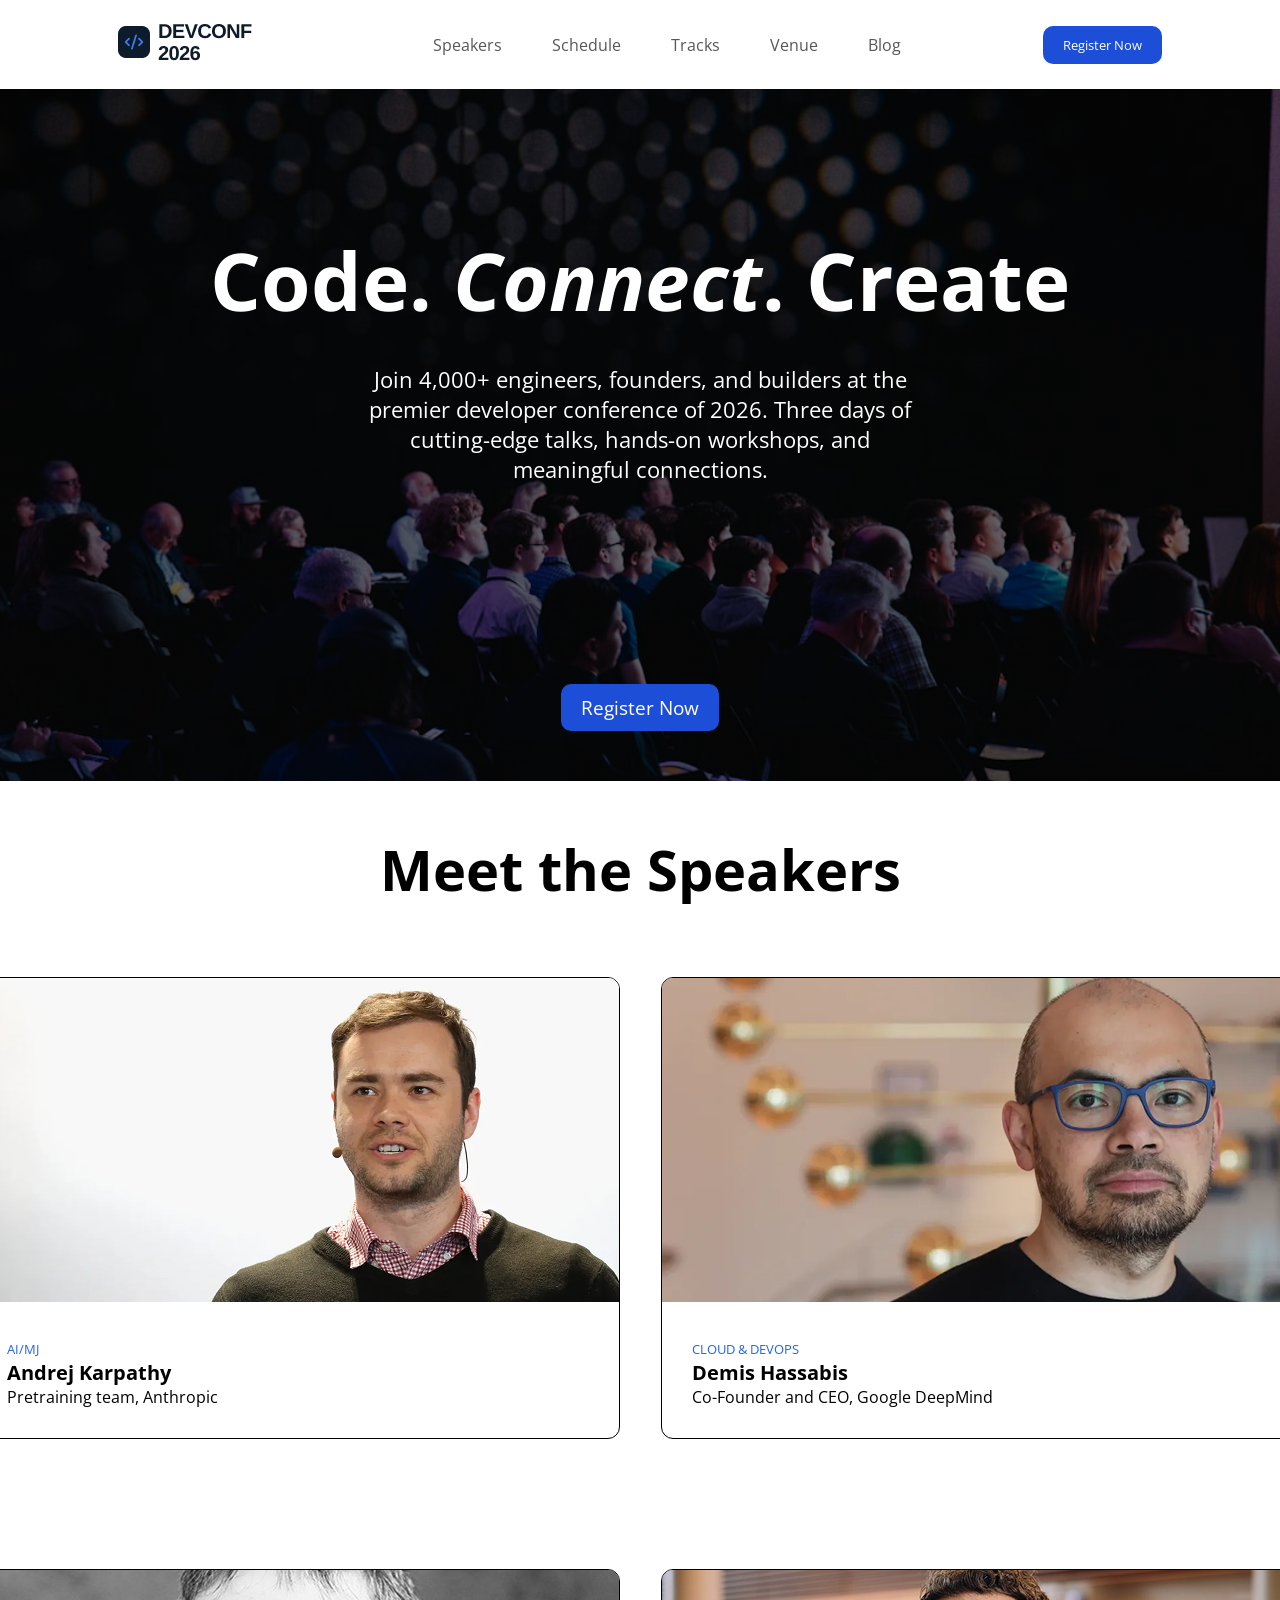
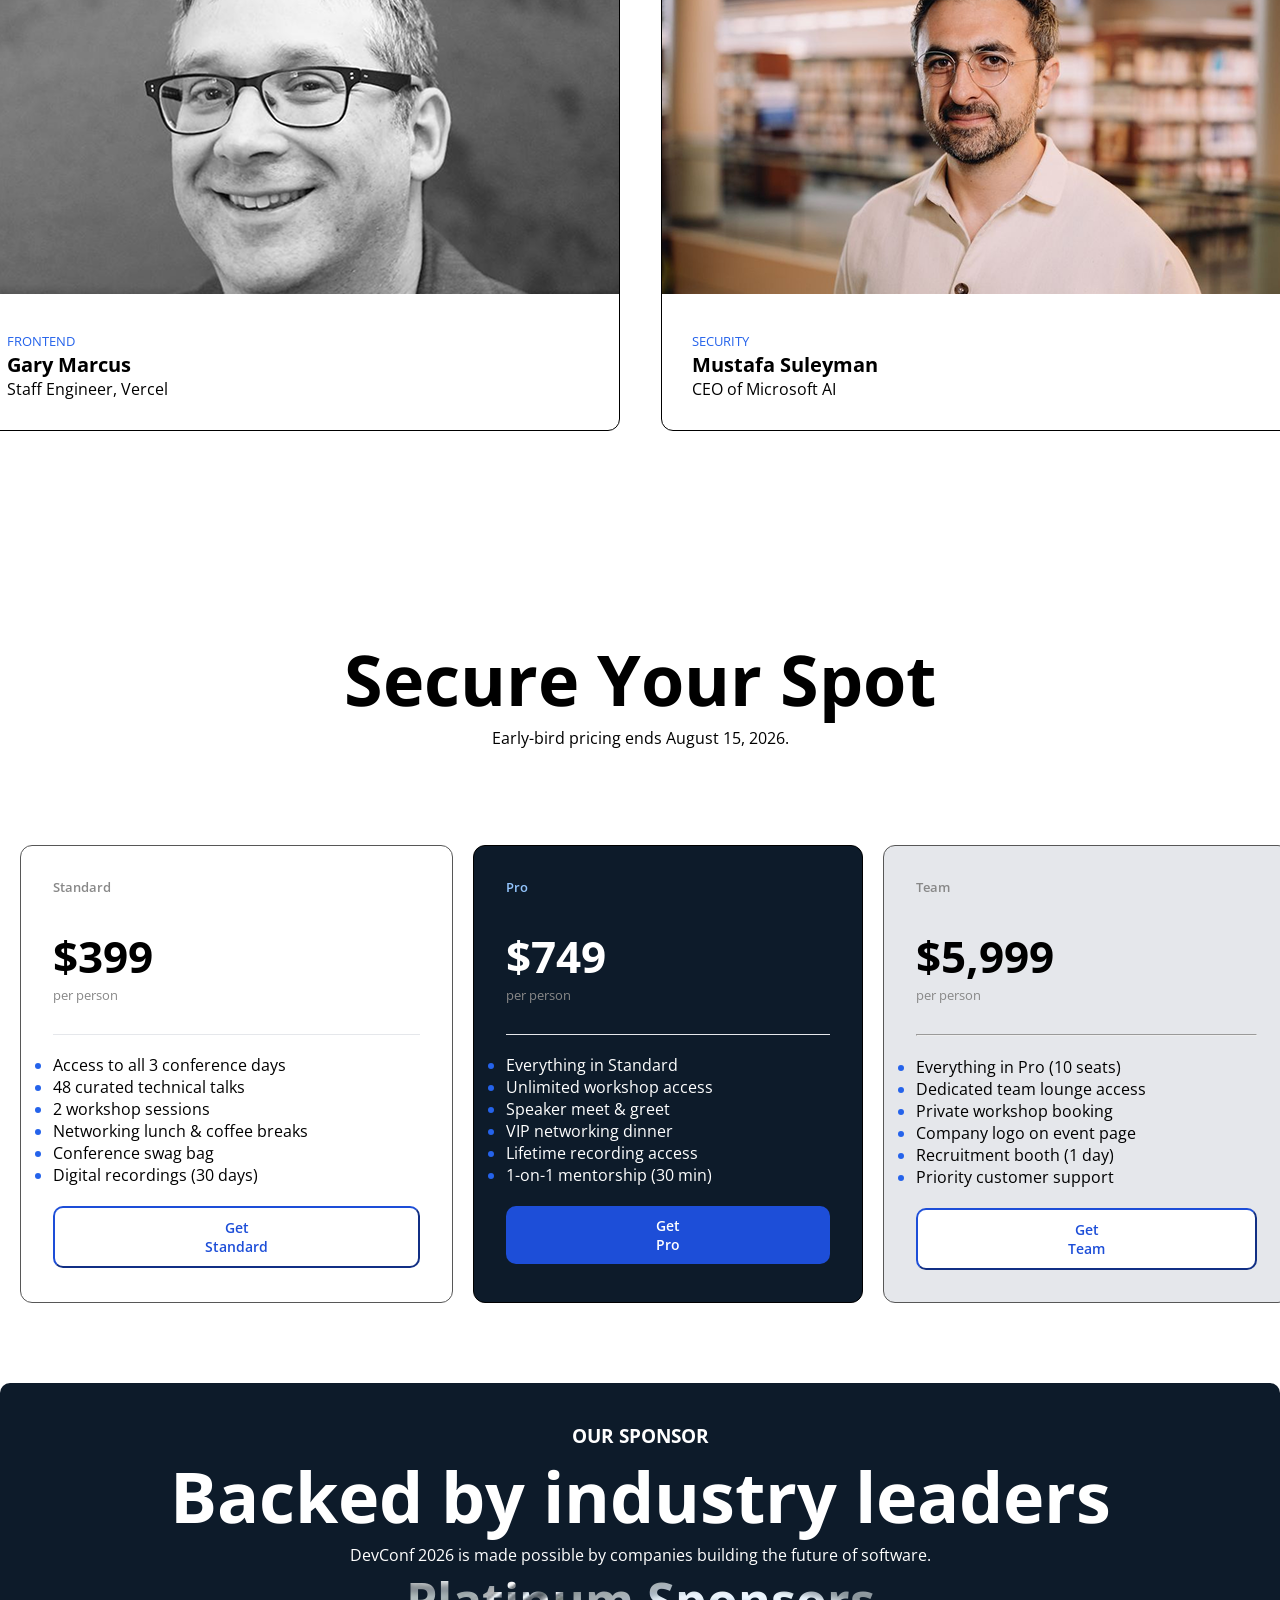
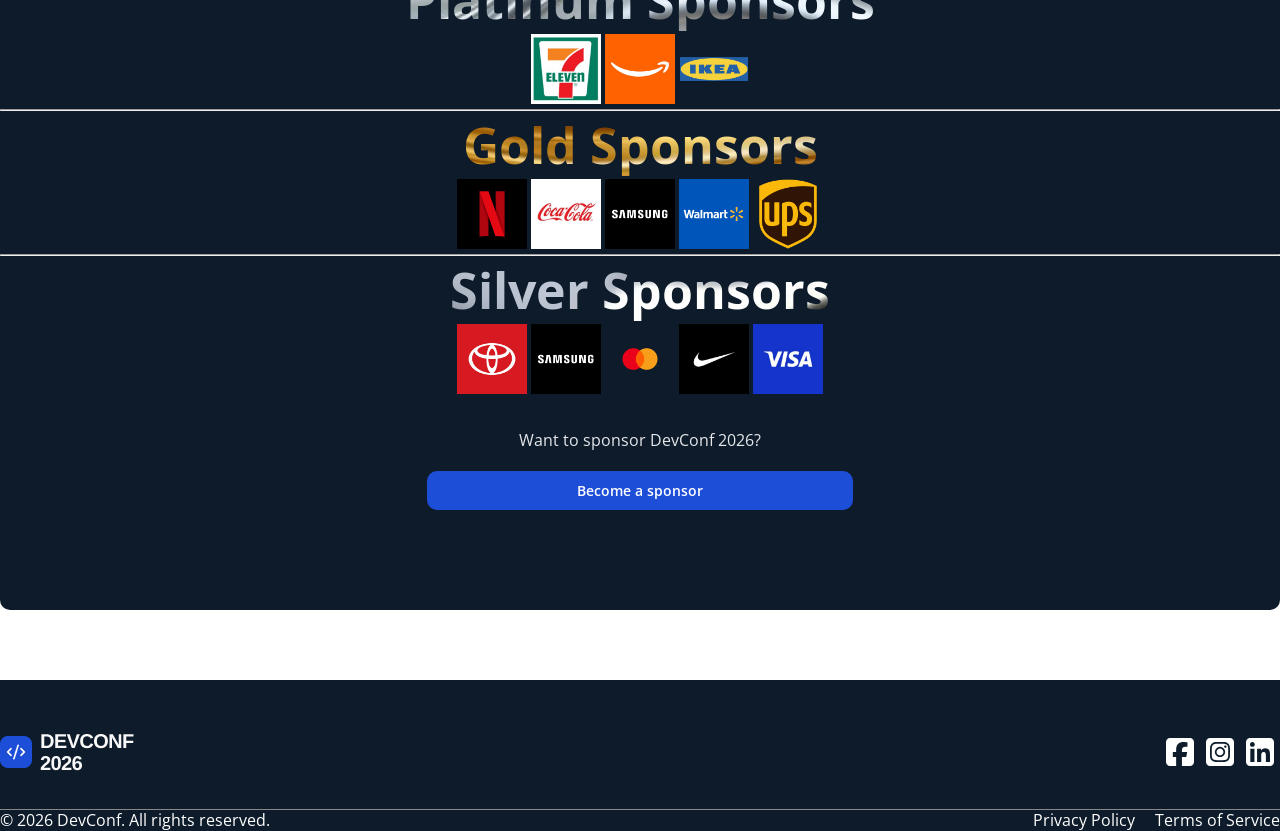
==== index.html @ cd9fe3e4 "polished" ====
<!DOCTYPE html>
<html lang="en">
<head>
    <meta charset="UTF-8">
    <meta name="viewport" content="width=device-width, initial-scale=1.0">
    <title>Assignments</title>
    <link rel="stylesheet" href="./style/style.css">
    <link rel="preconnect" href="https://fonts.googleapis.com">
    <link rel="preconnect" href="https://fonts.gstatic.com" crossorigin>
    <link href="https://fonts.googleapis.com/css2?family=Arimo:ital,wght@0,400..700;1,400..700&family=Inter:ital,opsz,wght@0,14..32,100..900;1,14..32,100..900&family=Open+Sans:ital,wght@0,300..800;1,300..800&display=swap" rel="stylesheet">
</head>
<body>
    <header>
        <!-- nav bar started -->
        <nav class="navbar container">
            <div><img src="./assets/logo.png" alt="logo-company"></div>
            <div>
                 <ul class="nav-list">
                    <li><a href="">Speakers</a></li>
                    <li><a href="">Schedule</a></li>
                    <li><a href="">Tracks</a></li>
                    <li><a href="">Venue</a></li>
                    <li><a href="">Blog</a></li>
                 </ul>
           </div>
            <div class="nav-button"> <button>Register Now</button></div>
        </nav>
        <!-- nav ends here -->
    </header>
    <main>
        <!-- hero section -->
        <section class="hero-section container">
            <div>
            <h1>Code.<em> Connect</em>. Create</h1>
            <p>Join 4,000+ engineers, founders, and builders at the premier developer conference of 2026. 
               Three days of cutting-edge talks, hands-on workshops, and meaningful connections.</p>
            <button>Register Now</button>
            </div>
            <!-- hero section -->
           
        </section>
        <section class="gallery container">
            <!-- gallery starts -->
             <div>
            <h2>
                Meet the Speakers
            </h2>
            </div>
            <div class="devs">
                <div class="img1">
                    <img src="./assets/andrej.png" alt="the picture of pretaining team"> 
                    <div class="text-info">
                    <p class="title"><small>AI/MJ</small></p>
                    <p class="name">Andrej Karpathy</p> 
                    <p>Pretraining team, Anthropic</p> 
                    </div>       
                </div>
                <div class="img2">
                    <img src="./assets/demis.png" alt="the photo of co founder">
                    <div class="text-info">
                    <p class="title"><small>CLOUD & DEVOPS</small></p>
                    <p class="name">Demis Hassabis</p>
                    <p>Co-Founder and CEO, Google DeepMind</p>
                    </div>
                </div>
                <div class="img3">
                    <img src="./assets/gary.png" alt="the photo of frontend dev">
                    <div class="text-info">
                    <p class="title"><small>FRONTEND</small></p>
                    <p class="name">Gary Marcus</p>
                    <p>Staff Engineer, Vercel</p>
                    </div>
                </div>
                <div class="img4">
                    <img src="./assets/mustafa.png" alt="the photo of our security lead">
                    <div class="text-info">
                    <p class="title"><small>SECURITY</small></p>
                    <p class="name">Mustafa Suleyman</p>
                    <p>CEO of Microsoft AI</p>
                    </div>
                </div>
            </div>
        </section>
        <!-- gallery ends -->
         <!-- pricing cards starts -->
        <section class="cards container">
            <div class="price-title">
            <h2>Secure Your Spot</h2>
            <p>Early-bird pricing ends August 15, 2026.</p>
            </div>
            <div class="price-card">
                <div class="card1" >
                    <p class="key">Standard</p>
                    <h2>$399</h2>
                    <p>per person</p>
                    <hr>
                    <ul>
                        <li>Access to all 3 conference days</li>
                        <li>48 curated technical talks</li>
                        <li>2 workshop sessions</li>
                        <li>Networking lunch & coffee breaks</li>
                        <li>Conference swag bag</li>
                        <li>Digital recordings (30 days)</li>
                    </ul>
                    <div class="price-card-button">
                    <button class="card1-button">Get Standard</button>
                    </div>
                </div>
                <div class="card2">
                    <p class="key">Pro</p>
                    <h2>$749</h2>
                    <p>per person</p>
                    <hr>
                    <ul>
                        <li>Everything in Standard</li>
                        <li>Unlimited workshop access</li>
                        <li>Speaker meet & greet</li>
                        <li>VIP networking dinner</li>
                        <li>Lifetime recording access</li>
                        <li>1-on-1 mentorship (30 min)</li>
                    </ul>
                    <div class="price-card-button">
                    <button class="card2-button">Get Pro</button>
                    </div>
                </div>
                <div class="card3">
                    <p class="key">Team</p>
                    <h2>$5,999</h2>
                    <p>per person</p>
                    <hr>
                    <ul>
                        <li>Everything in Pro (10 seats)</li>
                        <li>Dedicated team lounge access</li>
                        <li>Private workshop booking</li>
                        <li>Company logo on event page</li>
                        <li>Recruitment booth (1 day)</li>
                        <li>Priority customer support</li>
                    </ul>
                    <div class="price-card-button">
                    <button class="card3-button">Get Team</button>
                    </div>
                </div>
            </div>

        </section>
        <!-- pricing cards ends -->
         <!-- sponsor section starts -->
          <section class="container sponsor">
            <div class="text">
            <h3>OUR SPONSOR</h3>
            <h2>Backed by industry leaders</h2>
            <p>DevConf 2026 is made possible by companies building the future of software.</p>
            </div>
            <div class="plat-img">
                <h3 class="plat">Platinum Sponsors</h3>
                <div>
                    <img src="./assets/7-eleven-com-logo.png" height="70px" width="70px">
                <img src="./assets/amazon-com-logo.png" height="70px" width="70px">
                <img src="./assets/ikea-com-logo.png" height="70px" width="70px">
                </div>

            </div>
            <hr>
            <div class="gold-img">
                <h3 class="gold">Gold Sponsors</h3>
              <div>
                <img src="./assets/netflix-com-logo.png" height="70px" width="70px">
                <img src="./assets/coca-cola-com-logo.png" height="70px" width="70px">
                <img src="./assets/samsung-com-logo.png" height="70px" width="70px">
                <img src="./assets/walmart-com-logo.png" height="70px" width="70px">
                <img src="./assets/ups-com-logo.png" height="70px" width="70px">
              </div>
            </div>
            <hr>
            <div class="silver-img">
                <h3 class="silver">Silver Sponsors</h3>
                <div>
                    <img src="./assets/toyota-com-logo.png" height="70px" width="70px">
                    <img src="./assets/samsung-com-logo.png" height="70px" width="70px">
                    <img src="./assets/mastercard-com-logo.png" height="70px" width="70px">
                    <img src="./assets/nike-com-logo.png" height="70px" width="70px">
                    <img src="./assets/visa-com-logo.png" height="70px" width="70px">
                </div>

            </div>
            <div class="later-part-spon">
                <p>Want to sponsor DevConf 2026?</p>
                <div class="spon-but">
                <button class="sponsor-button">Become a sponsor</button>
                </div>
            </div>
          </section>
        <!-- footer section starts here -->
         <footer class="foot" >
              <section class="footer container">
                <div class="footer-logo"><img src="./assets/footer-logo.png" alt="the picture of Company"></div>
                <div class="socials">
                     <span class="facebook"><img src="./assets/square-facebook-brands-solid-full.svg" alt="" height="40" width="40"></span>
                    <span class="insta"><img src="./assets/square-instagram-brands-solid-full.svg" alt="" height="40" width="40"></span> 
                    <span class="linked"><img src="./assets/square-linkedin-brands-solid-full.svg" alt="" height="40" width="40"></span>

                </div>
               </section>
               <hr class="bar">
               <section class="copyright container">
                <div class="rights">
                    <p>© 2026 DevConf. All rights reserved.</p>
                </div>
                <div class="policy">
                    <p>Privacy Policy</p>
                    <p>Terms of Service</p>
                </div>
               </section>
                

         </footer>
        <!-- footer section ends here -->
    </main>
    
</body>
</html>
---- style/style.css ----
*{ font-family: "Open Sans", sans-serif; margin: 0; box-sizing: border-box;}
/* nav bar starts */
nav{
    
    display: flex;
    background-color: #FFFFFF;
    justify-content:space-around;
    padding: 20px 60px;
    align-items: center;
    text-wrap: wrap;
}
.container{
    max-width: 1280px;
    margin: auto;
}


.nav-list{
    display: flex;
    list-style: none;
    /* justify-content: space-around; */

    
}
.nav-list a{
    text-decoration: none;
    color: #575757;
}
.nav-list li{ 
    padding-left: 25px;
    padding-right: 25px;

}
nav .nav-button button{
    background-color:#1d4ed8;
    color: #FFFFFF;
    border-radius: 10px;
    padding: 10px 20px;
    border: none;
}
main{ 
    margin:0;
}
.hero-section{
    /* background-image: url('banner.jpg'); */
     background:
    linear-gradient(rgba(0,0,0,0.6), rgba(0,0,0,0.6)),
    url('./banner.jpg') ;
    /* padding: ; */
    color: #FFFFFF;
    text-align: center;
    background-size: cover;
    
    
}
.hero-section h1{
    padding-top: 136px;
    font-size: 80px;

}
.hero-section p{
    font-size: 22px;
    /* text-align: ; */
    margin-left: 350px;
    margin-right: 350px;
    padding-top: 30px;
    font-weight: 400;
}
.hero-section button{
    background-color:#1d4ed8;
    color: #FFFFFF;
    border-radius: 10px;
    padding: 10px 20px;
    border: none;
    font-size: larger;
    margin-top: 200px;
    margin-bottom: 50px;

}
/* gallery ends */
.gallery h2{
    text-align: center;
    padding: 50px;
    font-size: 56px;
}

.gallery .devs{
    display: grid;
    grid-template-columns: repeat(2, 0.5fr);
    
    gap: 130px;
    margin:20px;
    place-items: center;
    

}

.img1{
    border: 1px solid black;
    border-radius: 12px;
    overflow: hidden;
}

.img2{
    border: 1px solid black;
    border-radius: 12px;
    overflow: hidden;
}
.img3{
    border: 1px solid black;
    border-radius: 12px;
    overflow: hidden;
}
.img4{
    border: 1px solid black;
    border-radius: 12px;
    overflow: hidden;
}
.text-info{
    margin: 30px;
}



/* .img1 img{
    height: 100%;
    width: 600px;
    object-fit: cover;

}
.img2 img{
    height: 100%;
    width: 600px;
    object-fit: cover;

} */
/* .gallery .devs .img1 .img2 .img3 .img4 {} */

.img1 .name{
    font-size: 20px;
    text-align: left;
    font-weight: 700;
}
.img2 .name{
     font-size: 20px;
    text-align: left;
    font-weight: 700;

}
.img3 .name{
     font-size: 20px;
    text-align: left;
    font-weight: 700;

}
.img4 .name{
     font-size: 20px;
    text-align: left;
    font-weight: 700;

}

.img1 .title{
    color: #2563eb;
    font-weight: 400;
}
.img2 .title{
    color: #2563eb;
    font-weight: 400;
}
.img3 .title{
    color: #2563eb;
    font-weight: 400;
}
.img4 .title{
    color: #2563eb;
    font-weight: 400;
}
/* gallery ends */
/* pricing card starts here */
.cards{
    margin-top: 200px;
}
.price-card{
    display: flex;
    justify-content: space-around;
    /* padding: 48px 60px 80px 60px; */
    margin: 96px 60px 80px 20px;
    gap: 20px;
}
.price-card-title{
    text-align: center;
    margin-bottom: 12px;
}
.price-title p{
    text-align: center;
    font-size: 16px;
    margin-bottom: 30px;
}
.price-title h2{
    font-size: 70px;
    font-weight: 700;
    text-align: center;
}
.price-card .card1{
    border: 1px solid #575757;
    border-radius: 12px;
    text-align: start;
    padding: 32px;
}
.price-card .card2{
    border: 1px solid black;
    background-color: #0D1B2A;
    color: #FFFFFF;
    border-radius: 12px;
    text-align: start;
    padding:32px;
}
.price-card .card3{
    border: 1px solid #575757;
    background-color: #E5E7EB;
    border-radius: 12px;
    text-align: start;
    padding:32px;
}

.card1-button{
     background-color:white;
    color:#1d4ed8;
    border-radius: 10px;
    padding: 10px 150px;
    border-color: #1d4ed8;
    text-align:center;
    font-size: 14px;
    font-weight: 600;

}
.card2-button{
    background-color:#1d4ed8;
    color: #FFFFFF;
    border-radius: 10px;
    padding: 10px 150px;
    border: none;
    font-size: 14px;
    font-weight: 600;
}

.card3-button{
    background-color:white;
    color:#1d4ed8;
    border-radius: 10px;
    padding: 10px 150px;
    border-color: #1d4ed8;
    font-size: 14px;
    font-weight: 600;
}
.price-card-button{
    text-align: center;
}
.card2 hr{
     width: auto;
  margin: auto;
  border: none;
  height: 0.08px;
  background: #e5e7eb;
}
.card1 hr{
     width: auto;
  margin: auto;
  border: none;
  height: 0.08px;
  background: #e5e7eb;
}
.card3 hr{
     width: auto;
  margin: auto;
  height: 0.08px;
  background: #e5e7eb;
}
.card1 p{
    font-size: 13px;
    color: #888888;
    padding-bottom: 30px;
}
.card1 .key{
    font-weight: 600;
}
.card1 h2{
    font-size: 44px;
    font-weight: 700;
}
li::marker{
    color: #2563eb;
}
.card1 ul{
    /* display: flex;
    flex-direction: column;
    justify-content:start;
    align-items: left; */
    padding: 0;
    margin: 0;
    padding-bottom: 20px;
    padding-top: 20px;
}
.card2 ul{
    /* display: flex;
    flex-direction: column;
    justify-content:start;
    align-items: left; */
    padding: 0;
    margin: 0;
    padding-bottom: 20px;
    padding-top: 20px;
}
.card3 ul{
    /* display: flex;
    flex-direction: column;
    justify-content:start;
    align-items: left; */
    padding: 0;
    margin: 0;
    padding-bottom: 20px;
    padding-top: 20px;
}
.card2 h2{
    font-size: 44px;
    font-weight: 700;
}    
.card2 .key{
    font-weight: 600;
    color: #93C5FD;
}
.card3 h2{
    font-size: 44px;
    font-weight: 700;
}
.card3 .key{
    font-weight: 600;
}
.card2 p{
    font-size: 13px;
    color: #888888;
    padding-bottom: 30px;
}
.card3 p{
    font-size: 13px;
    color: #888888;
    padding-bottom: 30px;
}
/* pricing card ends here */
/* missing section challenge starts */
.sponsor{ 
    display: flex;
    flex-direction: column ;
    text-align: center;
    background-color: #0d1b2a;
    border-radius: 10px;
    margin-bottom: 70px;
    margin-top: 70px;
    padding-bottom: 40px;
    padding-top: 40px;
}
/* .sponsor h3{
    color: #1d4ed8;
    font-size: 40px; */

.plat-img .plat{
    font-size: 50px;
  font-weight: bold;

  background-image: url('./plat.jpg');
  background-size: cover;
  background-position: center;

  -webkit-background-clip: text;
  -webkit-text-fill-color: transparent;
}
.gold-img .gold{
   font-size: 50px;
  font-weight: bold;

  background-image: url('./gold.jpg');
  background-size: cover;
  background-position: center;

  -webkit-background-clip: text;
  -webkit-text-fill-color: transparent;
}
.silver-img .silver{
    font-size: 50px;
    
  font-weight: bold;

  background-image: url('./sil.jpg');
  background-size: cover;
  background-position: center;

  -webkit-background-clip: text;
  -webkit-text-fill-color: transparent;
}
.sponsor h2{
    font-size: 70px;
}
.sponsor .text{
    color: #FFFFFF;
}

.spon-but{
    text-align: center;
    padding-top: 20px;
    padding-bottom: 60px;
}
.later-part-spon p{
    padding-top: 30px;
    color: #e5e7eb;
}
.later-part-spon .spon-but .sponsor-button{
    background-color:#1d4ed8;
    color: #FFFFFF;
    border-radius: 10px;
    padding: 10px 150px;
    border: none;
    font-size: 14px;
    font-weight: 600;

}
/* missing section ends */
/* footer starts */

.foot{
    
    
    background-color: #0d1b2a;
}
.footer{
    

    display: flex; 
    justify-content:space-between;
    align-items: center;
}
.footer .footer-logo{
    padding-top: 50px;
    padding-bottom:30px ;
}
.socials{
    padding-top: 50px;
    padding-bottom: 30px;
    display: flex;
}
.socials .facebook{
    filter: brightness(0) invert(1);

}
.socials .insta{
    filter: brightness(0) invert(1);
}
.socials .linked{
    filter: brightness(0) invert(1);
}
.foot .bar{
       width: auto;
  margin: auto;
  border: none;
  height: 0.08px;
  background: #888888;
}
.copyright{
    display: flex;
    justify-content: space-between;
    
}
.copyright .rights p{
    color: #FFFFFF;
    font-size: 16;
    font-weight: 400;

}
.copyright .policy{
    display: flex;
    justify-content: space-around;
    gap: 20px;
}
.copyright .policy p{
    color:#FFFFFF ;
}
/* footer ends */
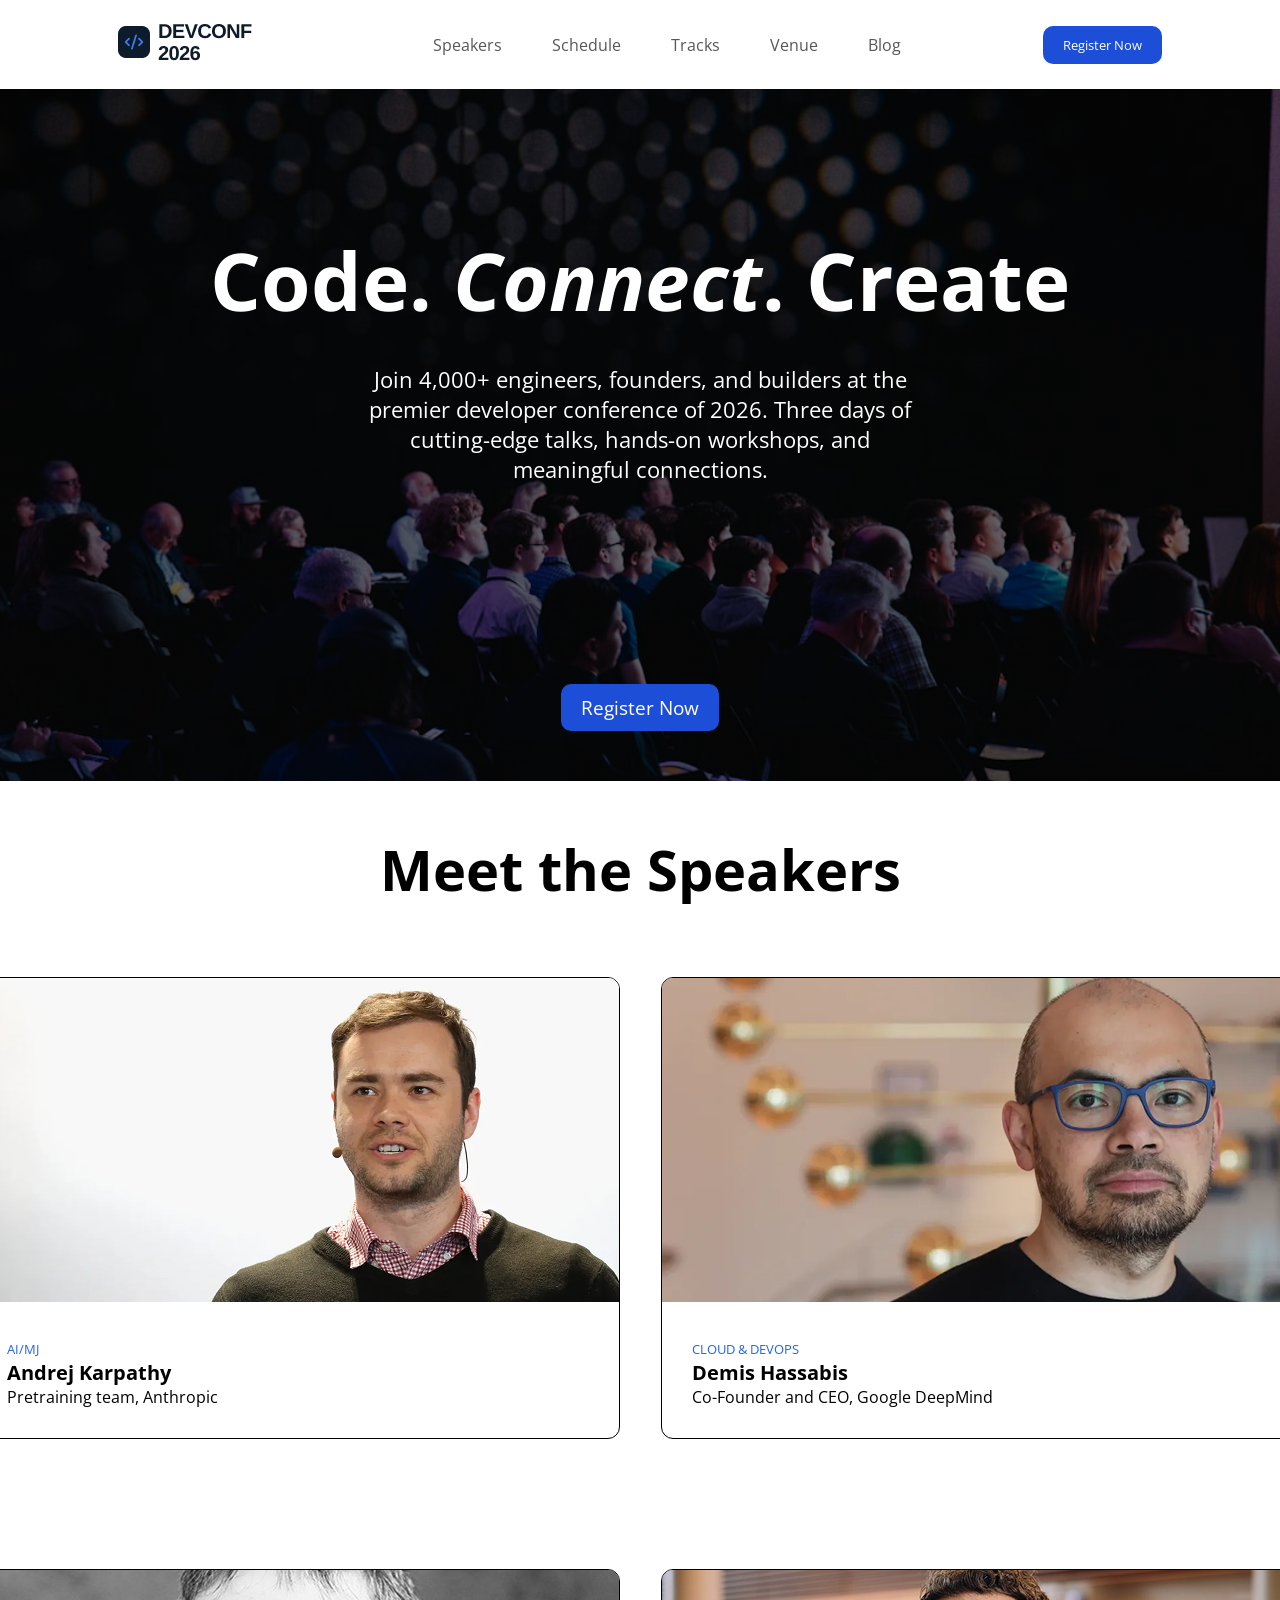
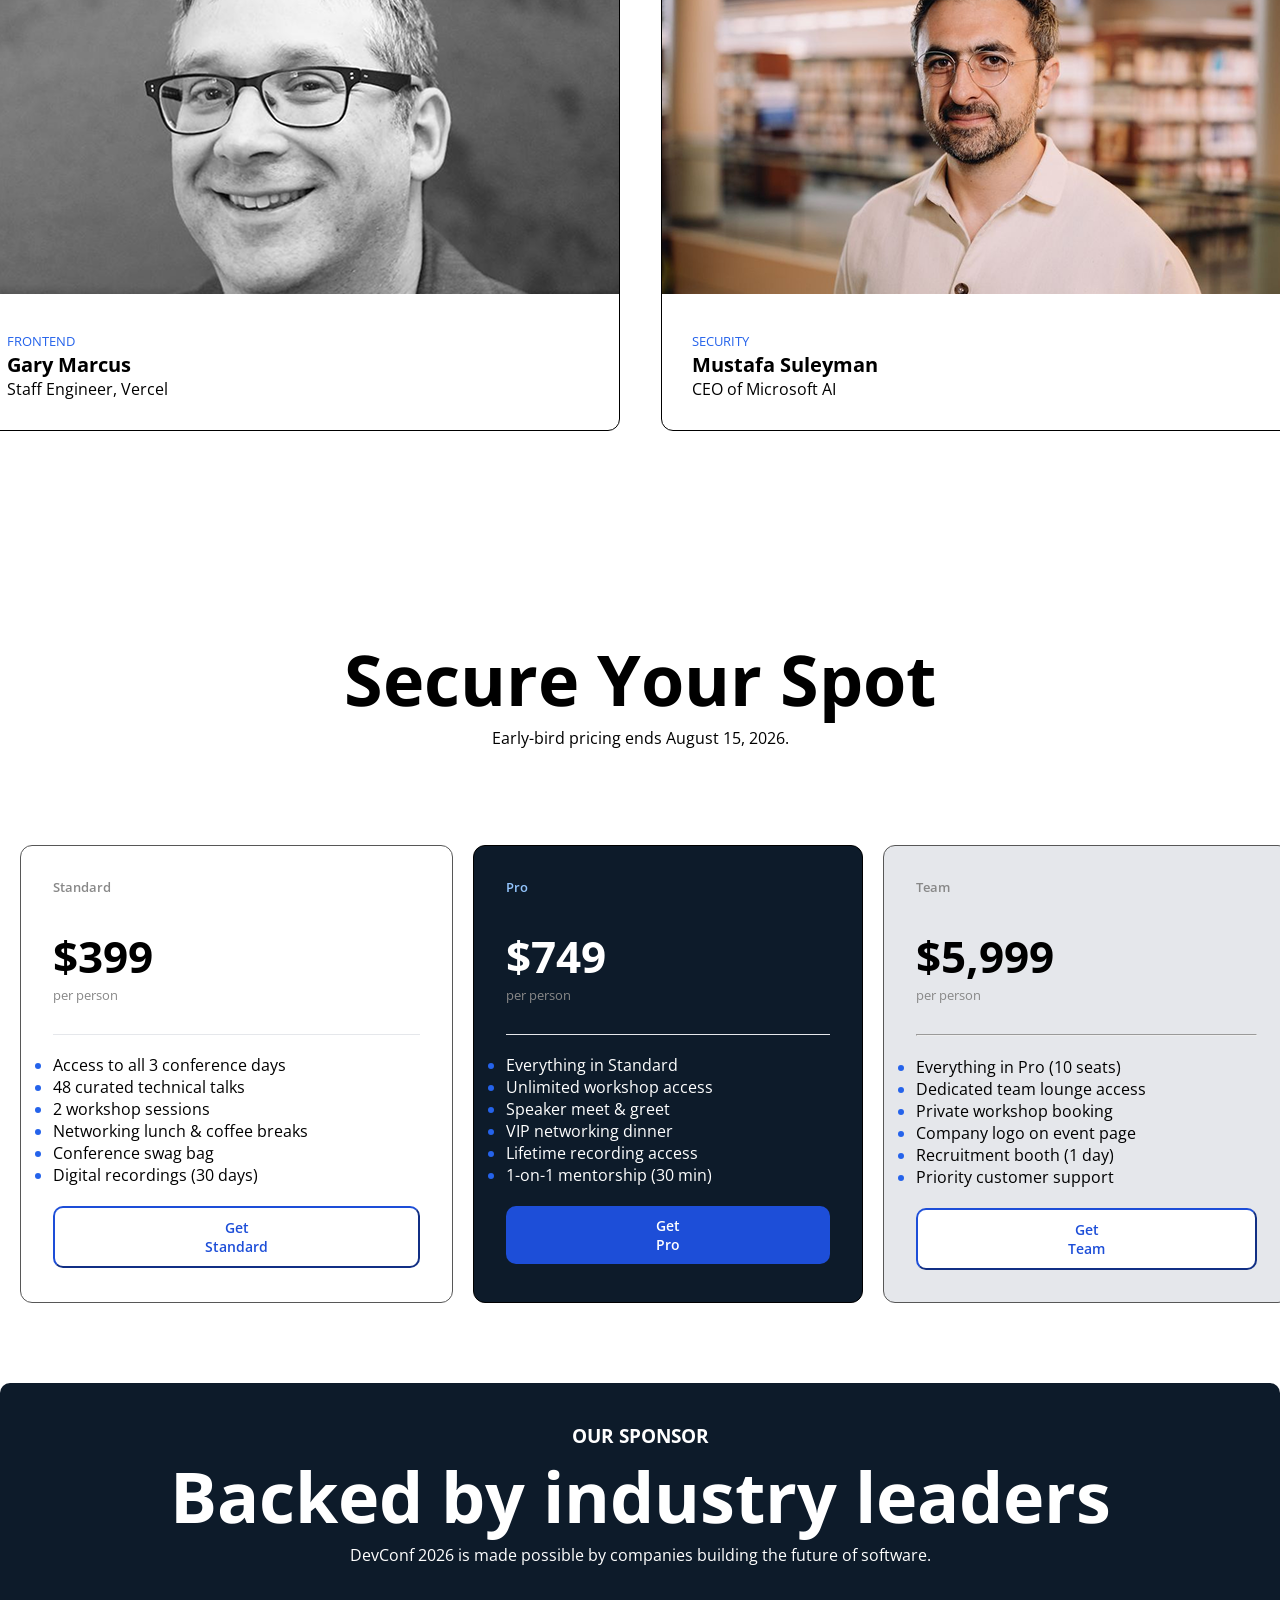
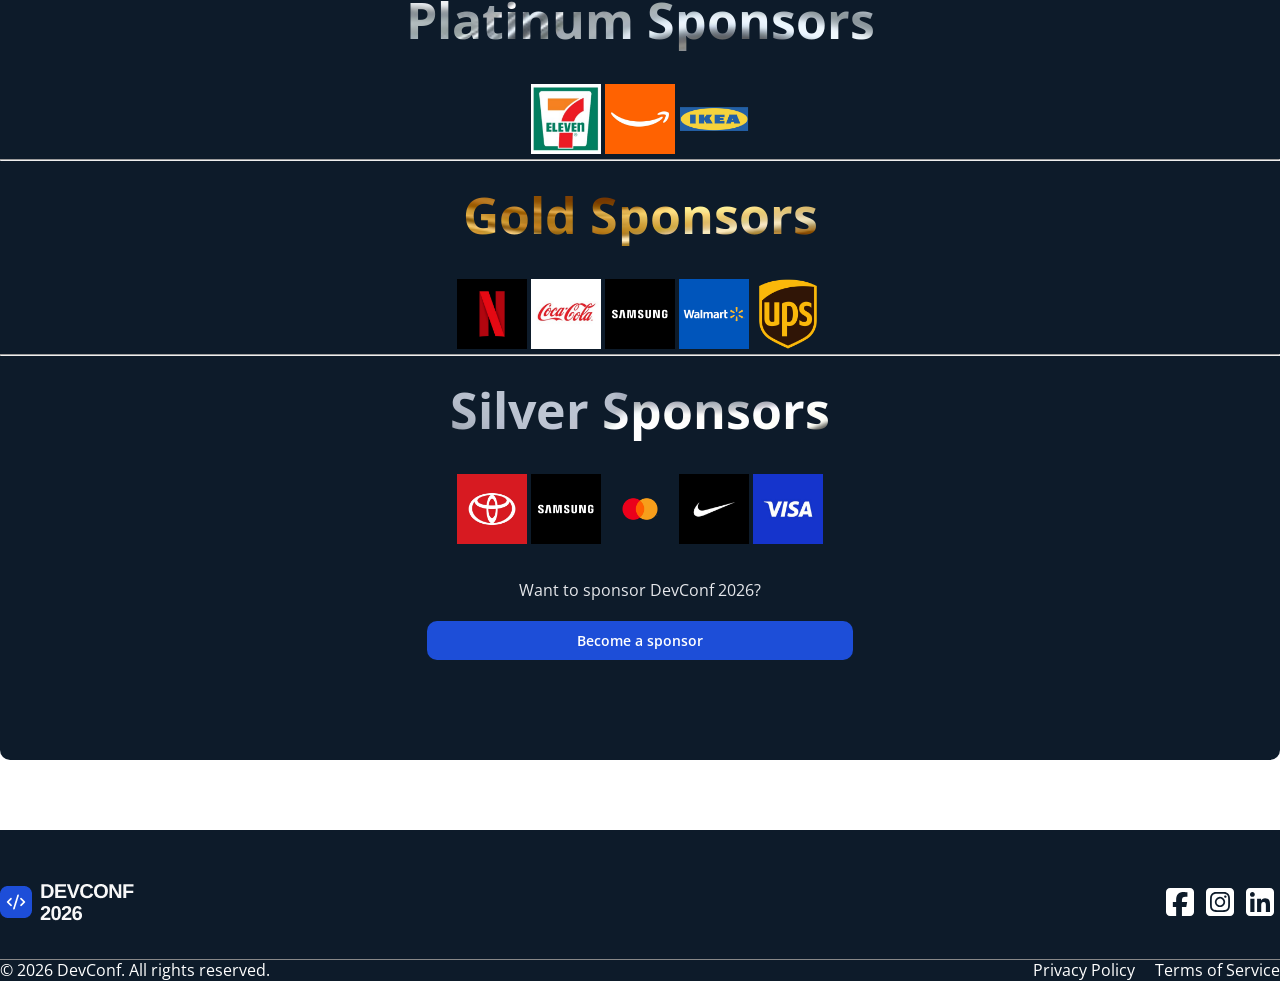
==== commit 38a8377c: "more add" ====
--- a/index.html
+++ b/index.html
@@ -153,7 +153,7 @@
             </div>
             <div class="plat-img">
                 <h3 class="plat">Platinum Sponsors</h3>
-                <div>
+                <div class="morehigher">
                     <img src="./assets/7-eleven-com-logo.png" height="70px" width="70px">
                 <img src="./assets/amazon-com-logo.png" height="70px" width="70px">
                 <img src="./assets/ikea-com-logo.png" height="70px" width="70px">
@@ -163,7 +163,7 @@
             <hr>
             <div class="gold-img">
                 <h3 class="gold">Gold Sponsors</h3>
-              <div>
+              <div class="higher">
                 <img src="./assets/netflix-com-logo.png" height="70px" width="70px">
                 <img src="./assets/coca-cola-com-logo.png" height="70px" width="70px">
                 <img src="./assets/samsung-com-logo.png" height="70px" width="70px">
@@ -174,7 +174,7 @@
             <hr>
             <div class="silver-img">
                 <h3 class="silver">Silver Sponsors</h3>
-                <div>
+                <div class="middle">
                     <img src="./assets/toyota-com-logo.png" height="70px" width="70px">
                     <img src="./assets/samsung-com-logo.png" height="70px" width="70px">
                     <img src="./assets/mastercard-com-logo.png" height="70px" width="70px">
--- a/style/style.css
+++ b/style/style.css
@@ -374,6 +374,8 @@
 
   -webkit-background-clip: text;
   -webkit-text-fill-color: transparent;
+  padding-top: 20px;
+  padding-bottom: 30px;
 }
 .gold-img .gold{
    font-size: 50px;
@@ -385,6 +387,8 @@
 
   -webkit-background-clip: text;
   -webkit-text-fill-color: transparent;
+  padding-bottom: 30px;
+  padding-top: 20px;
 }
 .silver-img .silver{
     font-size: 50px;
@@ -397,6 +401,8 @@
 
   -webkit-background-clip: text;
   -webkit-text-fill-color: transparent;
+  padding-bottom: 30px;
+  padding-top: 20px;
 }
 .sponsor h2{
     font-size: 70px;
@@ -424,6 +430,8 @@
     font-weight: 600;
 
 }
+
+
 /* missing section ends */
 /* footer starts */
 
